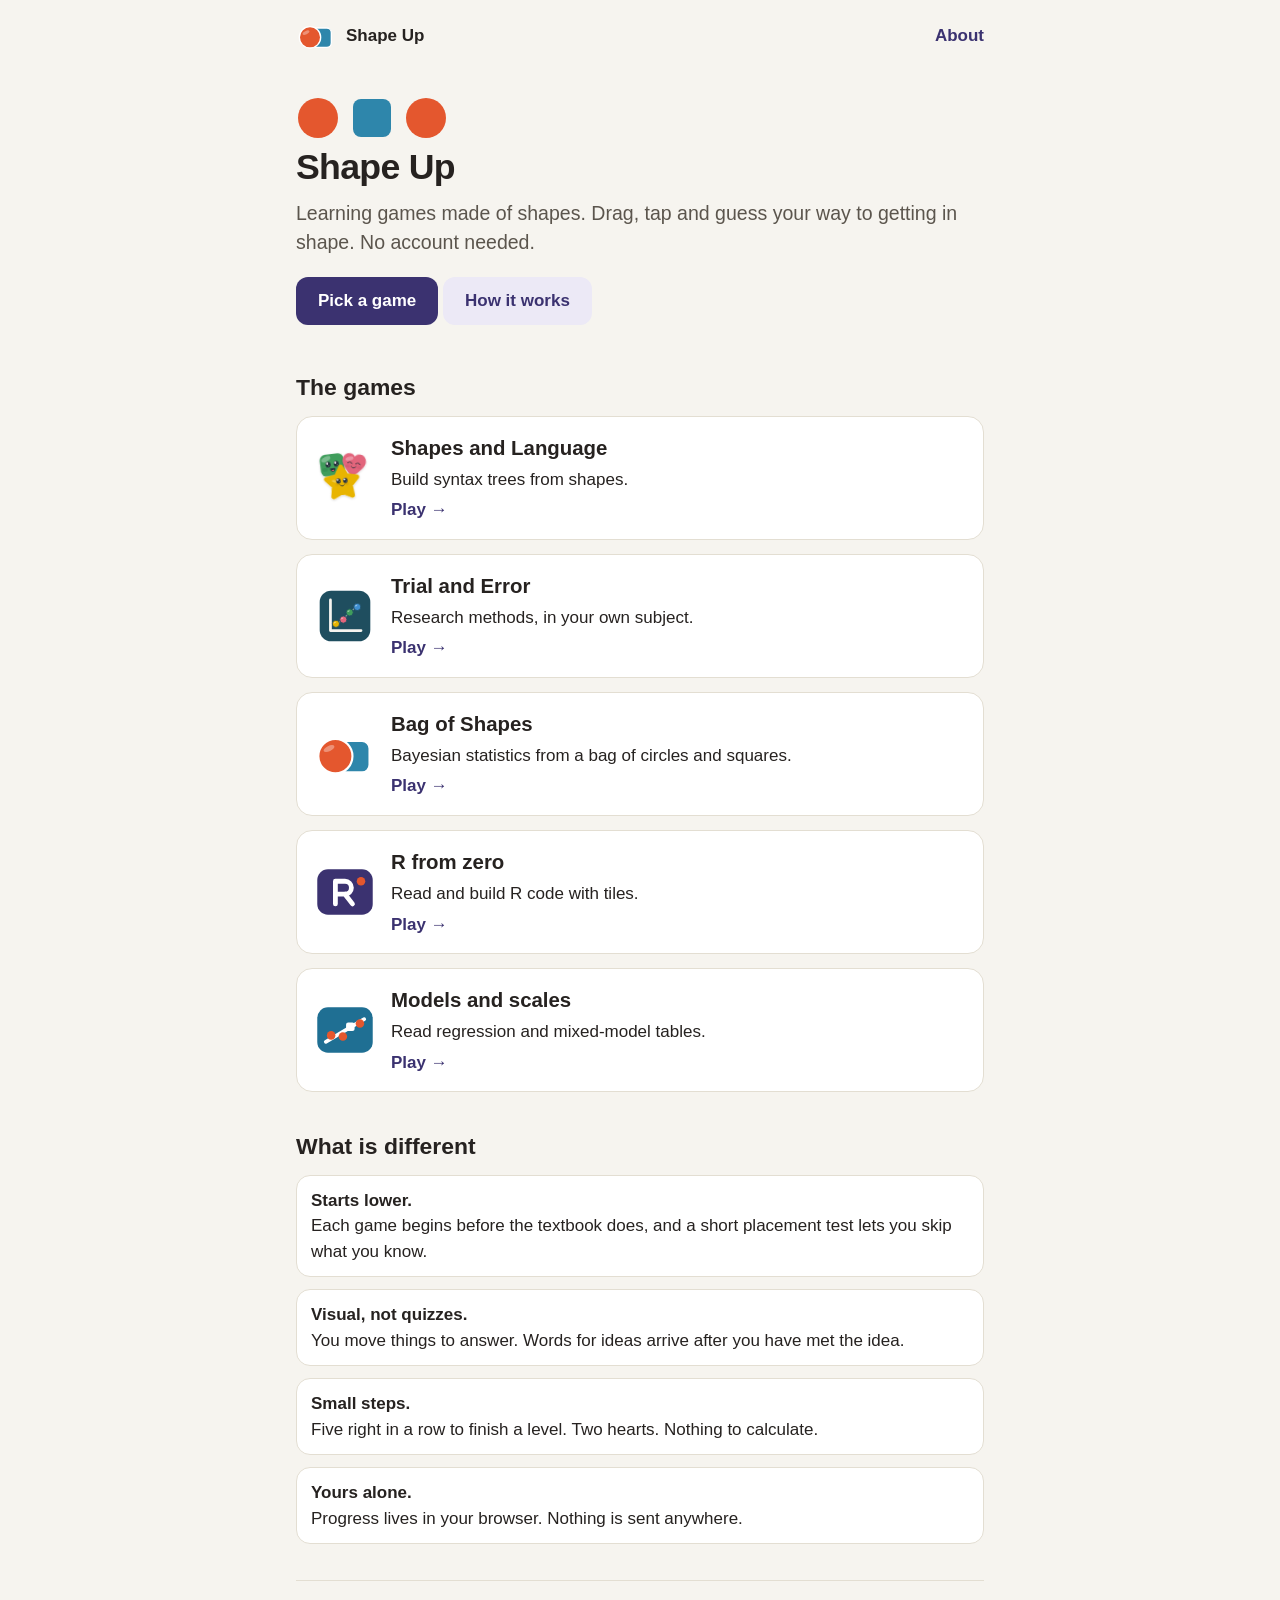
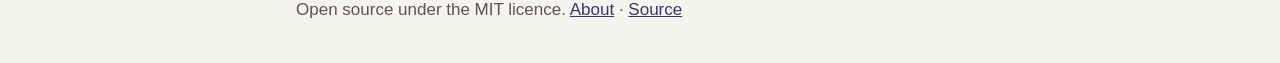
==== index.html @ 0ab52c17 "Rename site Shape Up Co-Authored-By: Claude Sonnet 5.5 <noreply@anthropic.com> Claude-Session: https" ====
<!doctype html><html lang="en"><head><meta charset="utf-8"><meta name="viewport" content="width=device-width,initial-scale=1">
<title>Shape Up: games for stats, R, syntax and methods</title>
<meta name="description" content="Short, visual browser games that shape how you learn statistics, R, syntax and research methods. No sign-up, works on a phone.">
<link rel="icon" href="shared/logo.svg"><link rel="stylesheet" href="shared/site.css"></head><body>
<div class="wrap">
<nav class="top" aria-label="Main"><a class="brand" href="./"><img src="shared/logo.svg" alt="" width="40" height="34"><span>Shape Up</span></a><a href="about.html">About</a></nav>
<main>
<section class="hero">
  <div class="shapes" aria-hidden="true"><svg viewBox="0 0 44 44"><circle cx="22" cy="22" r="20" fill="#e4572e"/></svg><svg viewBox="0 0 44 44"><rect x="3" y="3" width="38" height="38" rx="8" fill="#2e86ab"/></svg><svg viewBox="0 0 44 44"><circle cx="22" cy="22" r="20" fill="#e4572e"/></svg></div>
  <h1>Shape Up</h1>
  <p>Learning games made of shapes. Drag, tap and guess your way to getting in shape. No account needed.</p>
  <a class="cta" href="#games">Pick a game</a> <a class="cta alt" href="about.html">How it works</a>
</section>

<h2 id="games">The games</h2>
<div class="games">
  <a class="game" href="https://jjgerard.github.io/shapes/"><img src="shared/logos/shapes-and-language.svg" alt="" width="64" height="54"><div><h3>Shapes and Language</h3><p>Build syntax trees from shapes.</p><span class="go">Play →</span></div></a>
  <a class="game" href="https://jjgerard.github.io/trial-and-error/"><img src="shared/logos/trial-and-error.svg" alt="" width="64" height="54"><div><h3>Trial and Error</h3><p>Research methods, in your own subject.</p><span class="go">Play →</span></div></a>
  <a class="game" href="bayes/"><img src="shared/logos/bag-of-shapes.svg" alt="" width="64" height="54"><div><h3>Bag of Shapes</h3><p>Bayesian statistics from a bag of circles and squares.</p><span class="go">Play →</span></div></a>
  <a class="game" href="r/"><img src="shared/logos/r-from-zero.svg" alt="" width="64" height="54"><div><h3>R from zero</h3><p>Read and build R code with tiles.</p><span class="go">Play →</span></div></a>
  <a class="game" href="models/"><img src="shared/logos/models-and-scales.svg" alt="" width="64" height="54"><div><h3>Models and scales</h3><p>Read regression and mixed-model tables.</p><span class="go">Play →</span></div></a>
</div>

<h2>What is different</h2>
<ul class="points">
  <li><b>Starts lower.</b>Each game begins before the textbook does, and a short placement test lets you skip what you know.</li>
  <li><b>Visual, not quizzes.</b>You move things to answer. Words for ideas arrive after you have met the idea.</li>
  <li><b>Small steps.</b>Five right in a row to finish a level. Two hearts. Nothing to calculate.</li>
  <li><b>Yours alone.</b>Progress lives in your browser. Nothing is sent anywhere.</li>
</ul>
<footer>Open source under the MIT licence. <a href="about.html">About</a> · <a href="https://github.com/jjgerard/games">Source</a></footer>
</main></div></body></html>
---- shared/site.css ----
:root{--bg:#f6f4ef;--ink:#262220;--muted:#5b554d;--panel:#fff;--line:#e3ded2;--circle:#e4572e;--square:#2e86ab;--accent:#3b3270;--accent-ink:#fff;--tint:#ece9f6;--circle-dark:#c4421b;--square-dark:#1f6f93}
@media(prefers-color-scheme:dark){:root{--bg:#16151a;--ink:#f0eee8;--muted:#b5afa5;--panel:#201f26;--line:#34323c;--accent:#b9aef0;--accent-ink:#1b1830;--tint:#2b2840;--circle-dark:#f08a68;--square-dark:#6dbbdc}}
*{box-sizing:border-box}
html{font-size:17px}
body{margin:0;background:var(--bg);color:var(--ink);font-family:-apple-system,"Segoe UI",Roboto,Helvetica,Arial,sans-serif;line-height:1.5}
a{color:var(--accent)}
a:focus-visible{outline:3px solid var(--accent);outline-offset:3px;border-radius:6px}
.wrap{max-width:720px;margin:0 auto;padding:0 16px 40px}
nav.top{display:flex;justify-content:space-between;align-items:center;padding:14px 0}
nav.top a{min-height:44px;display:inline-flex;align-items:center;font-weight:700;text-decoration:none}
.brand{display:flex;align-items:center;gap:10px;color:var(--ink)}
.brand img{width:40px;height:34px}
.hero{padding:18px 0 8px}
.hero h1{font-size:2.1rem;line-height:1.15;margin:.2em 0 .3em;letter-spacing:-.02em}
.hero p{font-size:1.15rem;color:var(--muted);margin:.3em 0 1em;max-width:34em}
.shapes{display:flex;gap:10px;margin:6px 0 4px}
.shapes svg{width:44px;height:44px}
.cta{display:inline-flex;align-items:center;justify-content:center;min-height:48px;padding:0 22px;border-radius:12px;background:var(--accent);color:var(--accent-ink);font-weight:700;text-decoration:none}
.cta.alt{background:var(--tint);color:var(--accent)}
h2{font-size:1.35rem;margin:1.6em 0 .5em}
.games{display:grid;gap:14px}
.game{display:block;background:var(--panel);border:1px solid var(--line);border-radius:16px;padding:16px;text-decoration:none;color:var(--ink)}
.game:hover{border-color:var(--accent)}
.game h3{margin:0 0 2px;font-size:1.2rem}
.game .tag{color:var(--muted);font-weight:600}
.game p{margin:.4em 0 .6em}
.game .go{color:var(--accent);font-weight:800}
.soon{opacity:.85;border-style:dashed}
.points{list-style:none;padding:0;margin:0;display:grid;gap:12px}
.points li{background:var(--panel);border:1px solid var(--line);border-radius:14px;padding:12px 14px}
.points b{display:block}
footer{margin-top:36px;padding-top:16px;border-top:1px solid var(--line);color:var(--muted)}
.prose p,.prose li{max-width:36em}
.game{display:flex;align-items:center;gap:14px}
.game img{flex:none;width:64px;height:54px;object-fit:contain}
.game p{margin:.2em 0 .3em}
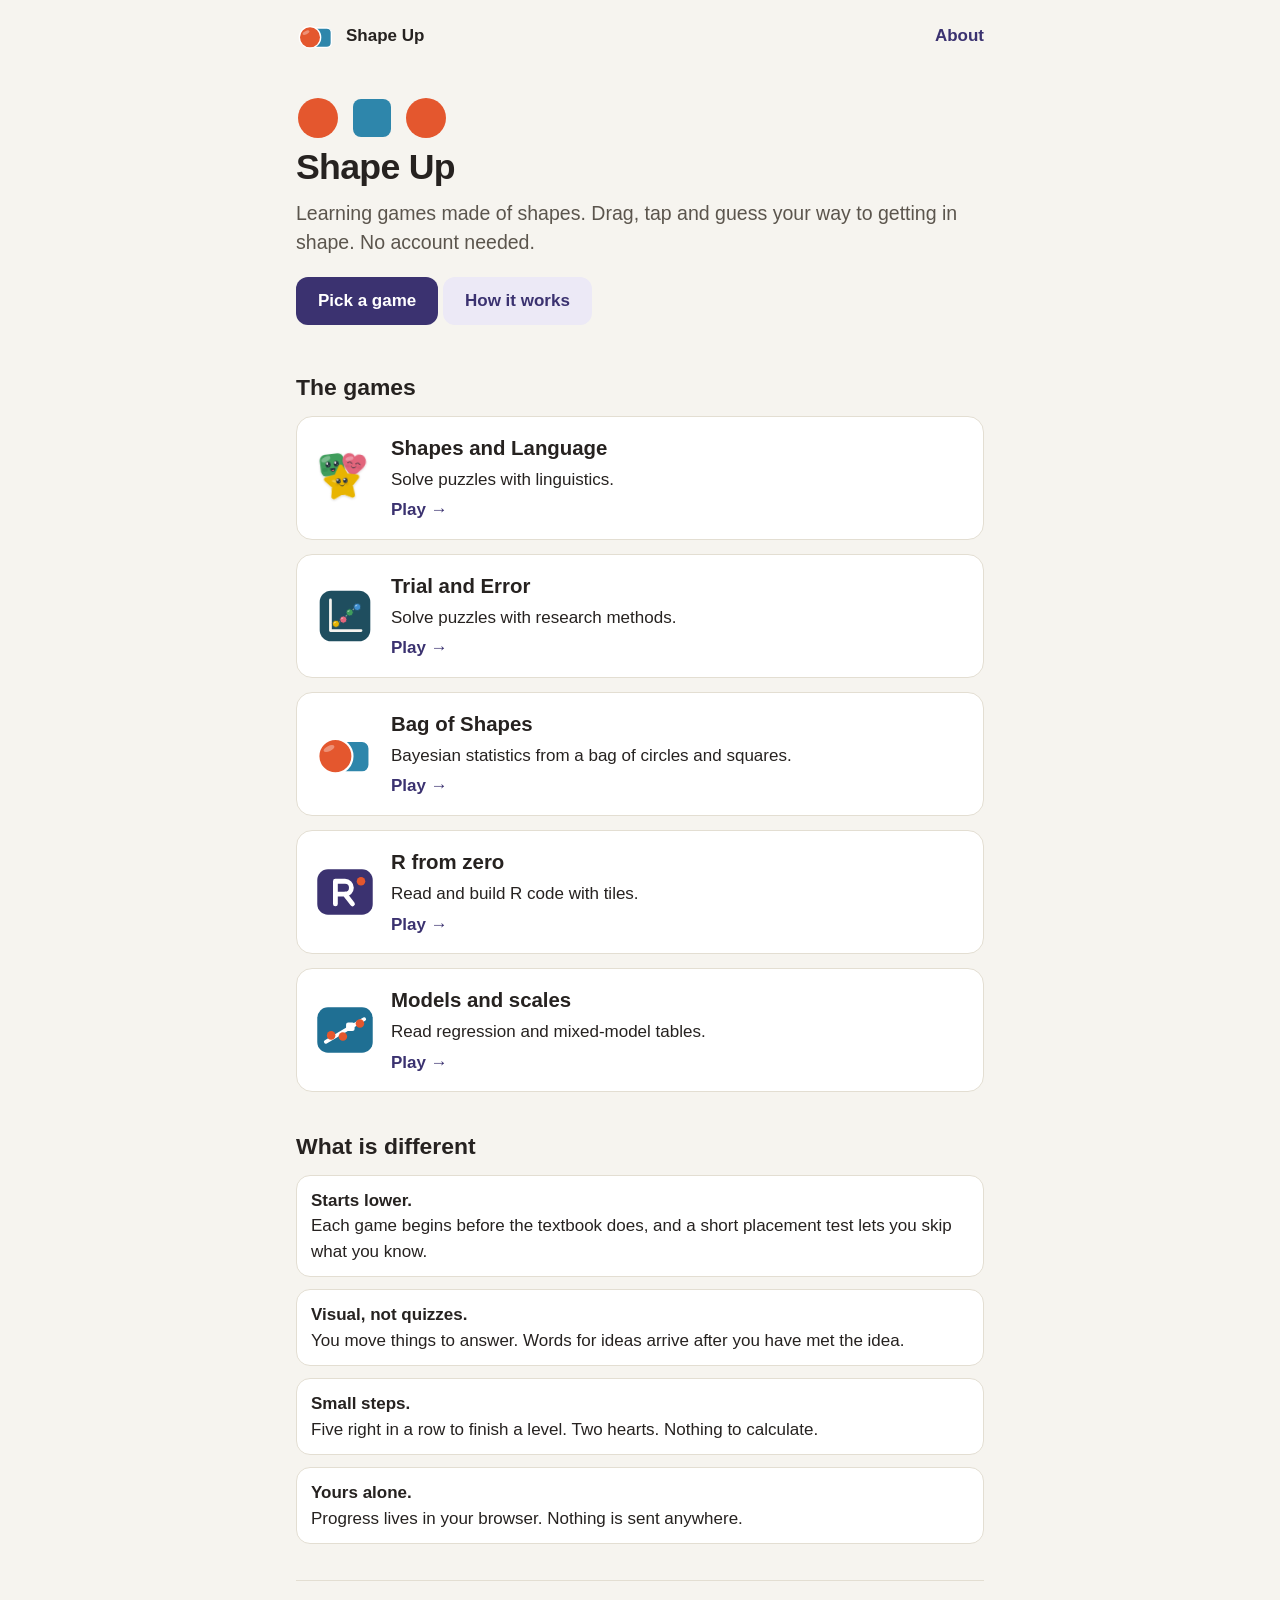
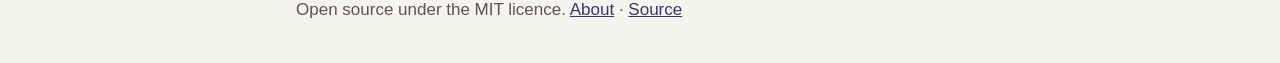
==== commit 02b64385: "Use the games' own taglines for Shapes and Language and Trial and Error Co-Authored-By: Claude Sonne" ====
--- a/index.html
+++ b/index.html
@@ -14,8 +14,8 @@
 
 <h2 id="games">The games</h2>
 <div class="games">
-  <a class="game" href="https://jjgerard.github.io/shapes/"><img src="shared/logos/shapes-and-language.svg" alt="" width="64" height="54"><div><h3>Shapes and Language</h3><p>Build syntax trees from shapes.</p><span class="go">Play →</span></div></a>
-  <a class="game" href="https://jjgerard.github.io/trial-and-error/"><img src="shared/logos/trial-and-error.svg" alt="" width="64" height="54"><div><h3>Trial and Error</h3><p>Research methods, in your own subject.</p><span class="go">Play →</span></div></a>
+  <a class="game" href="https://jjgerard.github.io/shapes/"><img src="shared/logos/shapes-and-language.svg" alt="" width="64" height="54"><div><h3>Shapes and Language</h3><p>Solve puzzles with linguistics.</p><span class="go">Play →</span></div></a>
+  <a class="game" href="https://jjgerard.github.io/trial-and-error/"><img src="shared/logos/trial-and-error.svg" alt="" width="64" height="54"><div><h3>Trial and Error</h3><p>Solve puzzles with research methods.</p><span class="go">Play →</span></div></a>
   <a class="game" href="bayes/"><img src="shared/logos/bag-of-shapes.svg" alt="" width="64" height="54"><div><h3>Bag of Shapes</h3><p>Bayesian statistics from a bag of circles and squares.</p><span class="go">Play →</span></div></a>
   <a class="game" href="r/"><img src="shared/logos/r-from-zero.svg" alt="" width="64" height="54"><div><h3>R from zero</h3><p>Read and build R code with tiles.</p><span class="go">Play →</span></div></a>
   <a class="game" href="models/"><img src="shared/logos/models-and-scales.svg" alt="" width="64" height="54"><div><h3>Models and scales</h3><p>Read regression and mixed-model tables.</p><span class="go">Play →</span></div></a>
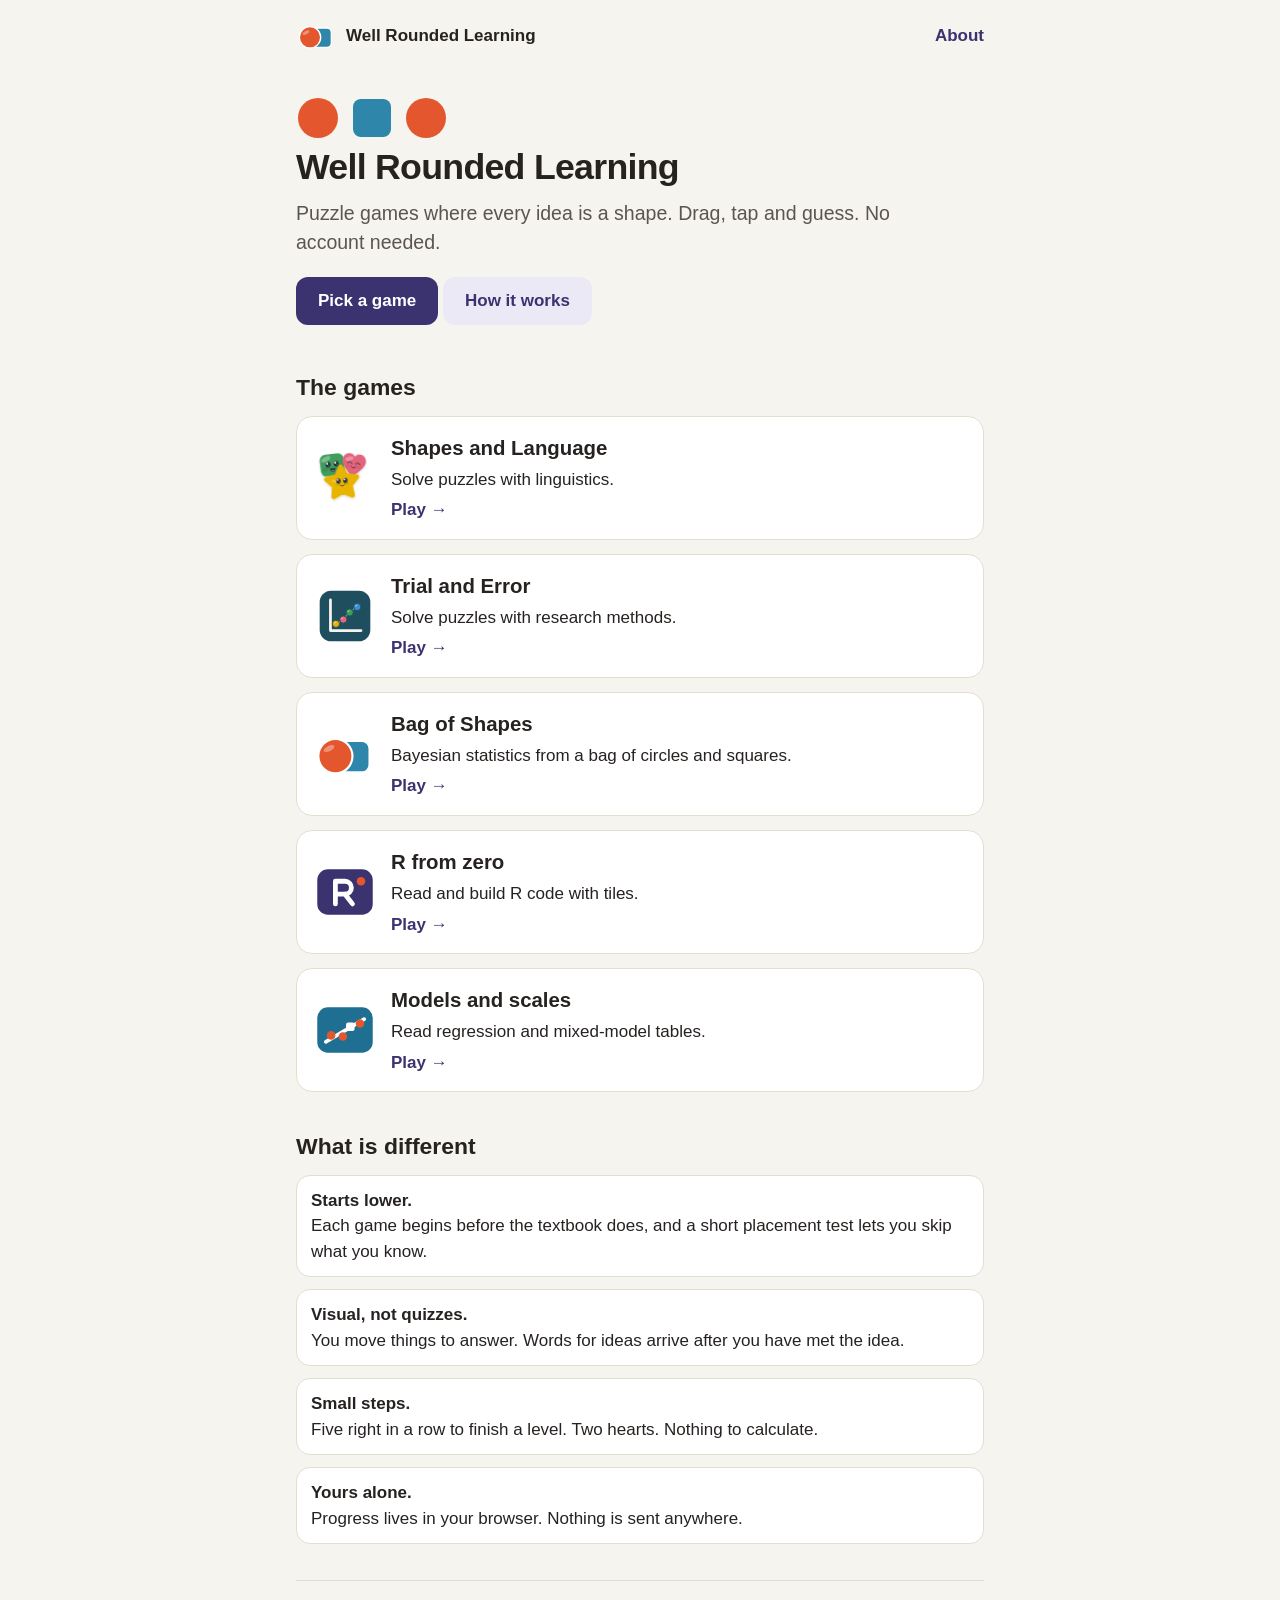
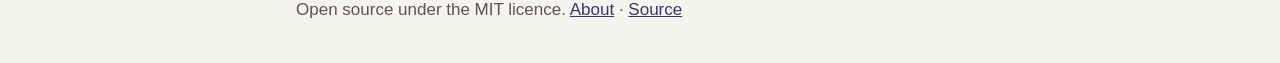
==== commit 69af6e13: "Rename site Well Rounded Learning, shapes tagline Co-Authored-By: Claude Sonnet 5.5 <noreply@anthrop" ====
--- a/index.html
+++ b/index.html
@@ -1,14 +1,14 @@
 <!doctype html><html lang="en"><head><meta charset="utf-8"><meta name="viewport" content="width=device-width,initial-scale=1">
-<title>Shape Up: games for stats, R, syntax and methods</title>
-<meta name="description" content="Short, visual browser games that shape how you learn statistics, R, syntax and research methods. No sign-up, works on a phone.">
+<title>Well Rounded Learning: puzzle games built from shapes</title>
+<meta name="description" content="Short, visual browser games for learning statistics, R, syntax and research methods. No sign-up, works on a phone.">
 <link rel="icon" href="shared/logo.svg"><link rel="stylesheet" href="shared/site.css"></head><body>
 <div class="wrap">
-<nav class="top" aria-label="Main"><a class="brand" href="./"><img src="shared/logo.svg" alt="" width="40" height="34"><span>Shape Up</span></a><a href="about.html">About</a></nav>
+<nav class="top" aria-label="Main"><a class="brand" href="./"><img src="shared/logo.svg" alt="" width="40" height="34"><span>Well Rounded Learning</span></a><a href="about.html">About</a></nav>
 <main>
 <section class="hero">
   <div class="shapes" aria-hidden="true"><svg viewBox="0 0 44 44"><circle cx="22" cy="22" r="20" fill="#e4572e"/></svg><svg viewBox="0 0 44 44"><rect x="3" y="3" width="38" height="38" rx="8" fill="#2e86ab"/></svg><svg viewBox="0 0 44 44"><circle cx="22" cy="22" r="20" fill="#e4572e"/></svg></div>
-  <h1>Shape Up</h1>
-  <p>Learning games made of shapes. Drag, tap and guess your way to getting in shape. No account needed.</p>
+  <h1>Well Rounded Learning</h1>
+  <p>Puzzle games where every idea is a shape. Drag, tap and guess. No account needed.</p>
   <a class="cta" href="#games">Pick a game</a> <a class="cta alt" href="about.html">How it works</a>
 </section>
 
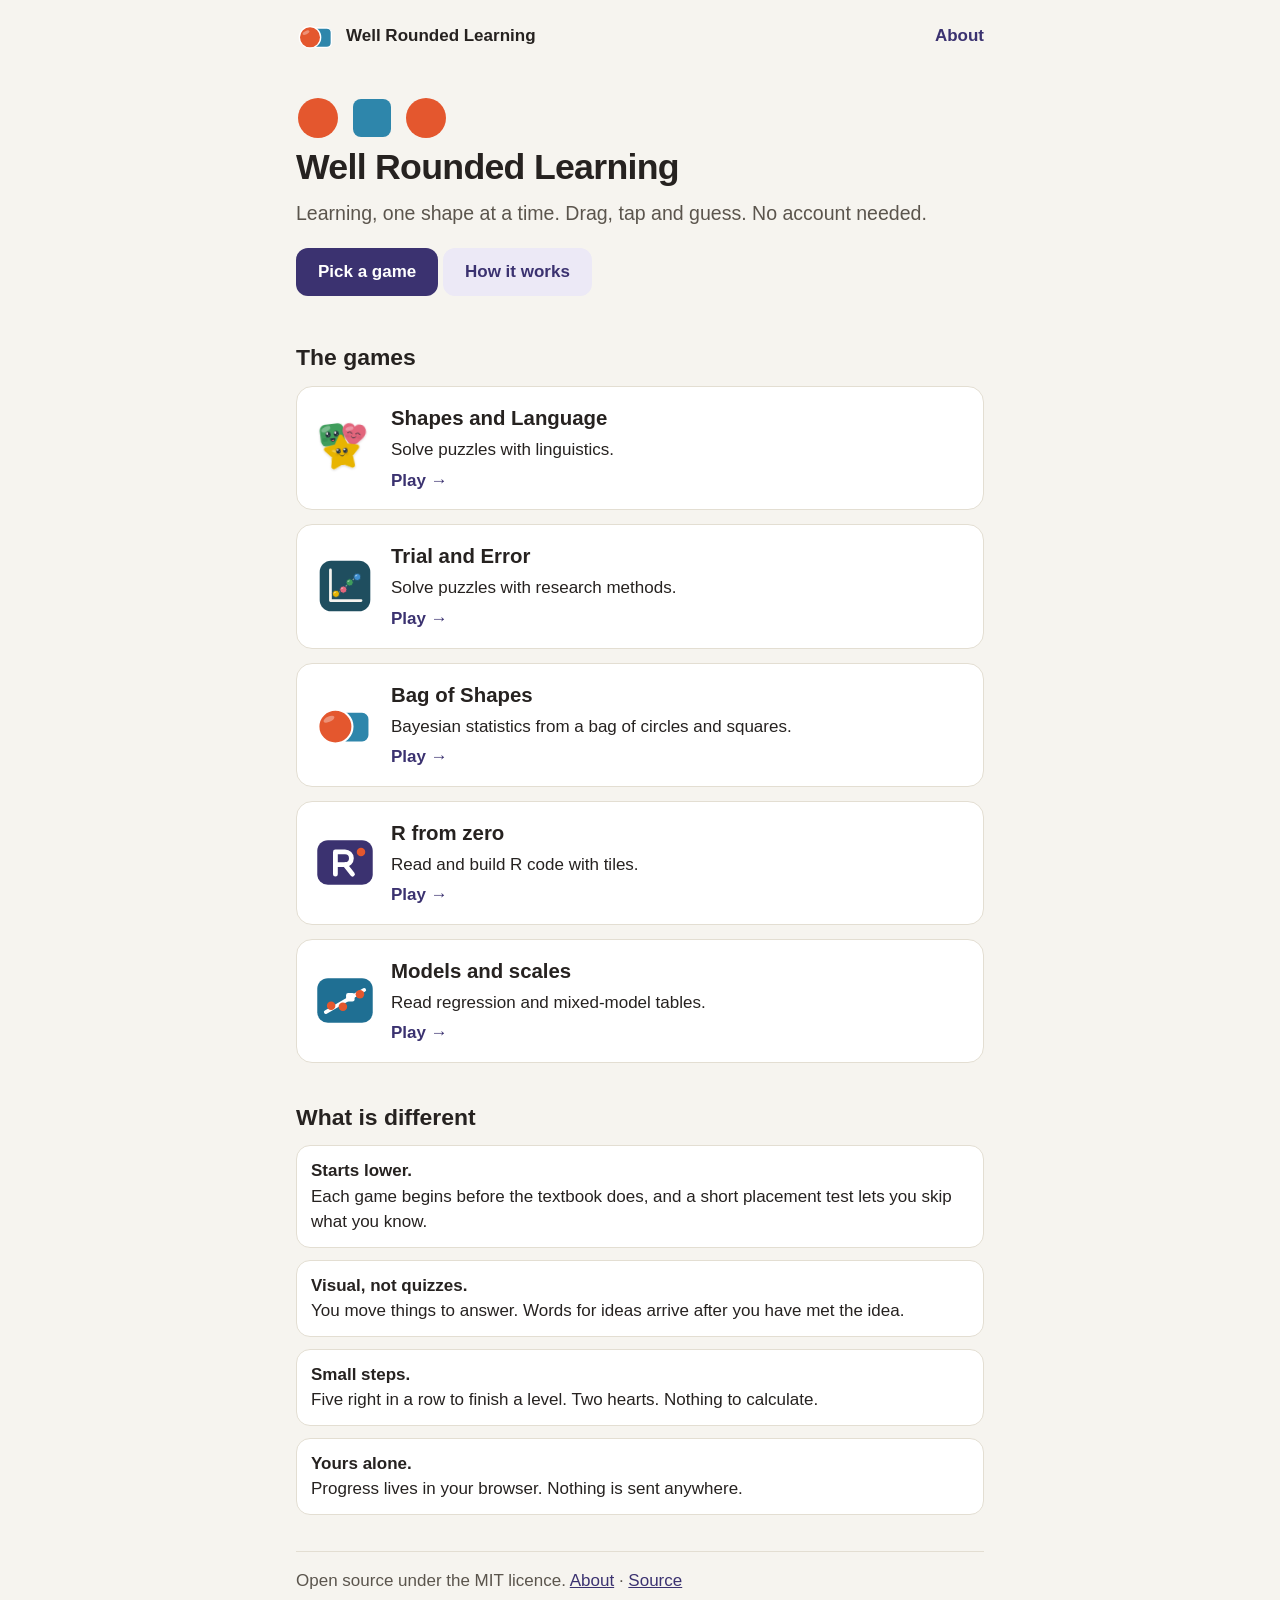
==== commit fa37fd8d: "New tagline: Learning, one shape at a time Co-Authored-By: Claude Sonnet 5.5 <noreply@anthropic.com>" ====
--- a/index.html
+++ b/index.html
@@ -8,7 +8,7 @@
 <section class="hero">
   <div class="shapes" aria-hidden="true"><svg viewBox="0 0 44 44"><circle cx="22" cy="22" r="20" fill="#e4572e"/></svg><svg viewBox="0 0 44 44"><rect x="3" y="3" width="38" height="38" rx="8" fill="#2e86ab"/></svg><svg viewBox="0 0 44 44"><circle cx="22" cy="22" r="20" fill="#e4572e"/></svg></div>
   <h1>Well Rounded Learning</h1>
-  <p>Puzzle games where every idea is a shape. Drag, tap and guess. No account needed.</p>
+  <p>Learning, one shape at a time. Drag, tap and guess. No account needed.</p>
   <a class="cta" href="#games">Pick a game</a> <a class="cta alt" href="about.html">How it works</a>
 </section>
 
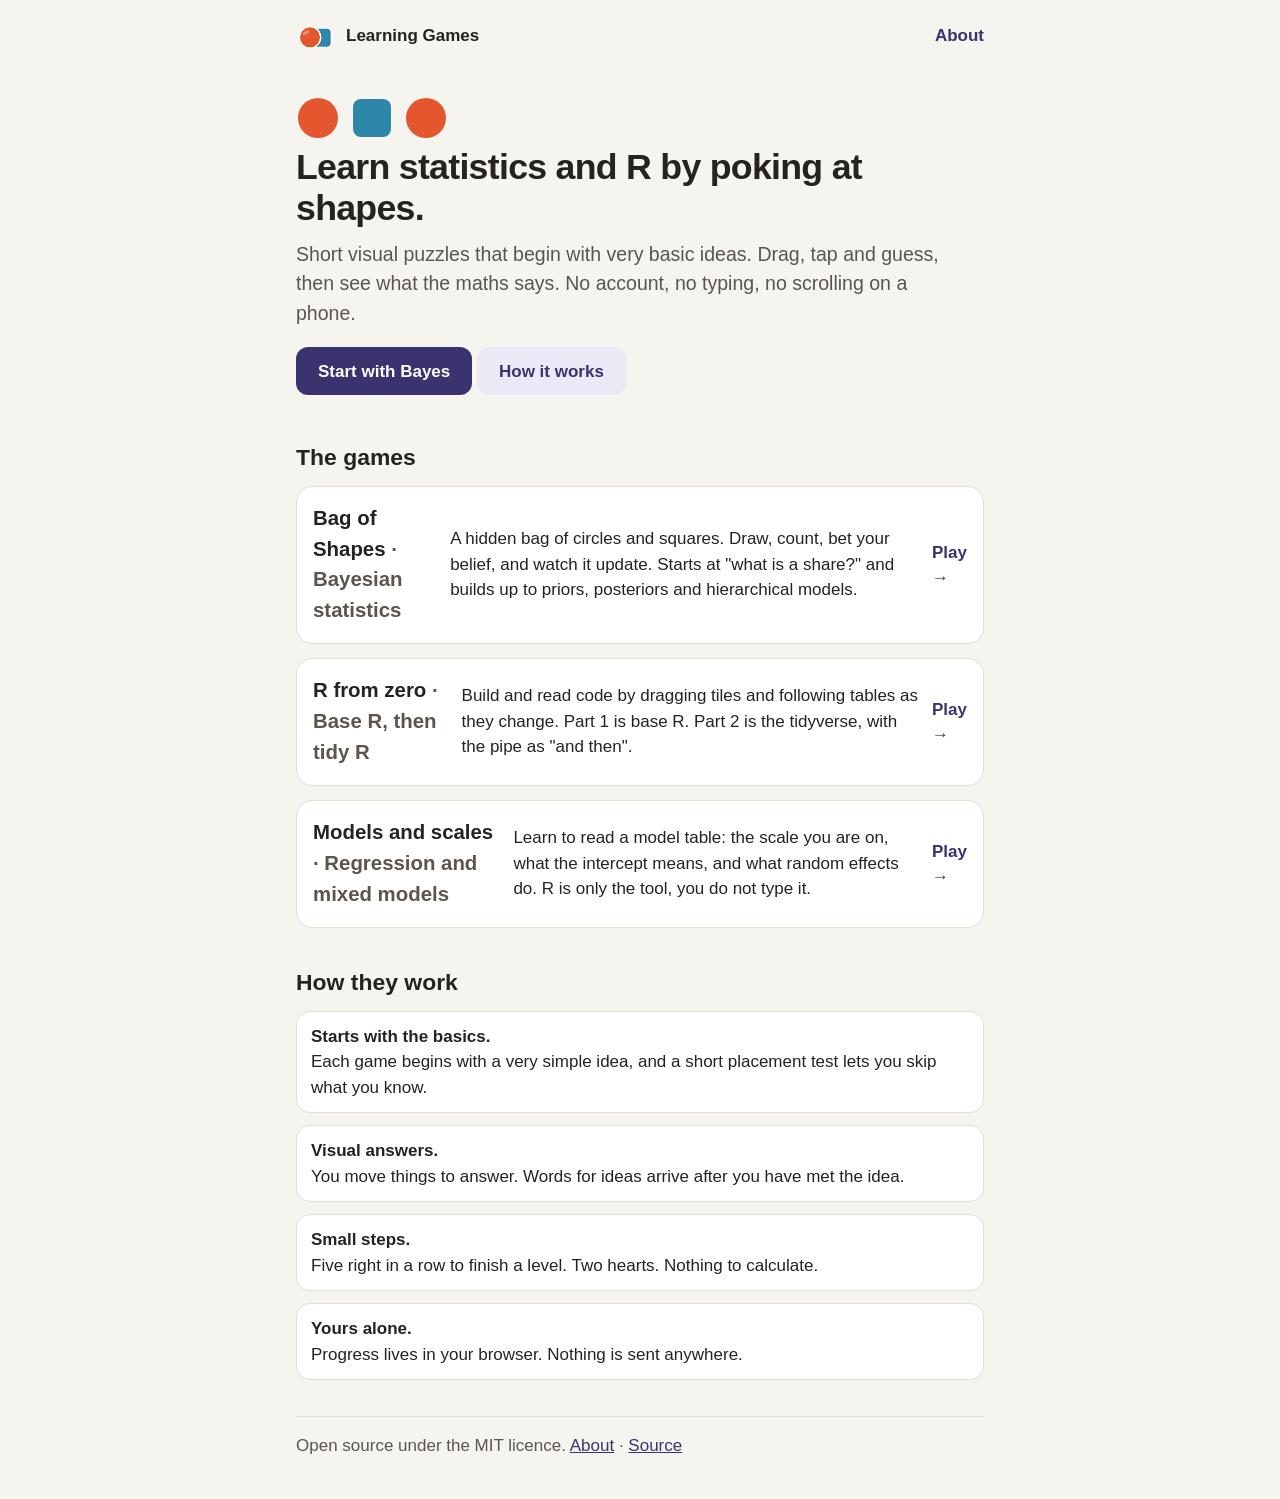
==== commit 7d8b7719: "Describe what the games do without comparative claims Co-Authored-By: Claude Sonnet 5.5 <noreply@ant" ====
--- a/index.html
+++ b/index.html
@@ -1,30 +1,31 @@
 <!doctype html><html lang="en"><head><meta charset="utf-8"><meta name="viewport" content="width=device-width,initial-scale=1">
-<title>Well Rounded Learning: puzzle games built from shapes</title>
-<meta name="description" content="Short, visual browser games for learning statistics, R, syntax and research methods. No sign-up, works on a phone.">
+<title>Bag of Shapes: learn stats and R by poking at it</title>
+<meta name="description" content="Short, visual browser games that teach Bayesian statistics, R and mixed-effects models from the very beginning. No sign-up, no typing, works on a phone.">
 <link rel="icon" href="shared/logo.svg"><link rel="stylesheet" href="shared/site.css"></head><body>
 <div class="wrap">
-<nav class="top" aria-label="Main"><a class="brand" href="./"><img src="shared/logo.svg" alt="" width="40" height="34"><span>Well Rounded Learning</span></a><a href="about.html">About</a></nav>
+<nav class="top" aria-label="Main"><a class="brand" href="./"><img src="shared/logo.svg" alt="" width="40" height="34"><span>Learning Games</span></a><a href="about.html">About</a></nav>
 <main>
 <section class="hero">
   <div class="shapes" aria-hidden="true"><svg viewBox="0 0 44 44"><circle cx="22" cy="22" r="20" fill="#e4572e"/></svg><svg viewBox="0 0 44 44"><rect x="3" y="3" width="38" height="38" rx="8" fill="#2e86ab"/></svg><svg viewBox="0 0 44 44"><circle cx="22" cy="22" r="20" fill="#e4572e"/></svg></div>
-  <h1>Well Rounded Learning</h1>
-  <p>Learning, one shape at a time. Drag, tap and guess. No account needed.</p>
-  <a class="cta" href="#games">Pick a game</a> <a class="cta alt" href="about.html">How it works</a>
+  <h1>Learn statistics and R by poking at shapes.</h1>
+  <p>Short visual puzzles that begin with very basic ideas. Drag, tap and guess, then see what the maths says. No account, no typing, no scrolling on a phone.</p>
+  <a class="cta" href="bayes/">Start with Bayes</a> <a class="cta alt" href="about.html">How it works</a>
 </section>
 
-<h2 id="games">The games</h2>
+<h2>The games</h2>
 <div class="games">
-  <a class="game" href="https://jjgerard.github.io/shapes/"><img src="shared/logos/shapes-and-language.svg" alt="" width="64" height="54"><div><h3>Shapes and Language</h3><p>Solve puzzles with linguistics.</p><span class="go">Play →</span></div></a>
-  <a class="game" href="https://jjgerard.github.io/trial-and-error/"><img src="shared/logos/trial-and-error.svg" alt="" width="64" height="54"><div><h3>Trial and Error</h3><p>Solve puzzles with research methods.</p><span class="go">Play →</span></div></a>
-  <a class="game" href="bayes/"><img src="shared/logos/bag-of-shapes.svg" alt="" width="64" height="54"><div><h3>Bag of Shapes</h3><p>Bayesian statistics from a bag of circles and squares.</p><span class="go">Play →</span></div></a>
-  <a class="game" href="r/"><img src="shared/logos/r-from-zero.svg" alt="" width="64" height="54"><div><h3>R from zero</h3><p>Read and build R code with tiles.</p><span class="go">Play →</span></div></a>
-  <a class="game" href="models/"><img src="shared/logos/models-and-scales.svg" alt="" width="64" height="54"><div><h3>Models and scales</h3><p>Read regression and mixed-model tables.</p><span class="go">Play →</span></div></a>
+  <a class="game" href="bayes/"><h3>Bag of Shapes <span class="tag">· Bayesian statistics</span></h3>
+    <p>A hidden bag of circles and squares. Draw, count, bet your belief, and watch it update. Starts at "what is a share?" and builds up to priors, posteriors and hierarchical models.</p><span class="go">Play →</span></a>
+  <a class="game" href="r/"><h3>R from zero <span class="tag">· Base R, then tidy R</span></h3>
+    <p>Build and read code by dragging tiles and following tables as they change. Part 1 is base R. Part 2 is the tidyverse, with the pipe as "and then".</p><span class="go">Play →</span></a>
+  <a class="game" href="models/"><h3>Models and scales <span class="tag">· Regression and mixed models</span></h3>
+    <p>Learn to read a model table: the scale you are on, what the intercept means, and what random effects do. R is only the tool, you do not type it.</p><span class="go">Play →</span></a>
 </div>
 
-<h2>What is different</h2>
+<h2>How they work</h2>
 <ul class="points">
-  <li><b>Starts lower.</b>Each game begins before the textbook does, and a short placement test lets you skip what you know.</li>
-  <li><b>Visual, not quizzes.</b>You move things to answer. Words for ideas arrive after you have met the idea.</li>
+  <li><b>Starts with the basics.</b>Each game begins with a very simple idea, and a short placement test lets you skip what you know.</li>
+  <li><b>Visual answers.</b>You move things to answer. Words for ideas arrive after you have met the idea.</li>
   <li><b>Small steps.</b>Five right in a row to finish a level. Two hearts. Nothing to calculate.</li>
   <li><b>Yours alone.</b>Progress lives in your browser. Nothing is sent anywhere.</li>
 </ul>
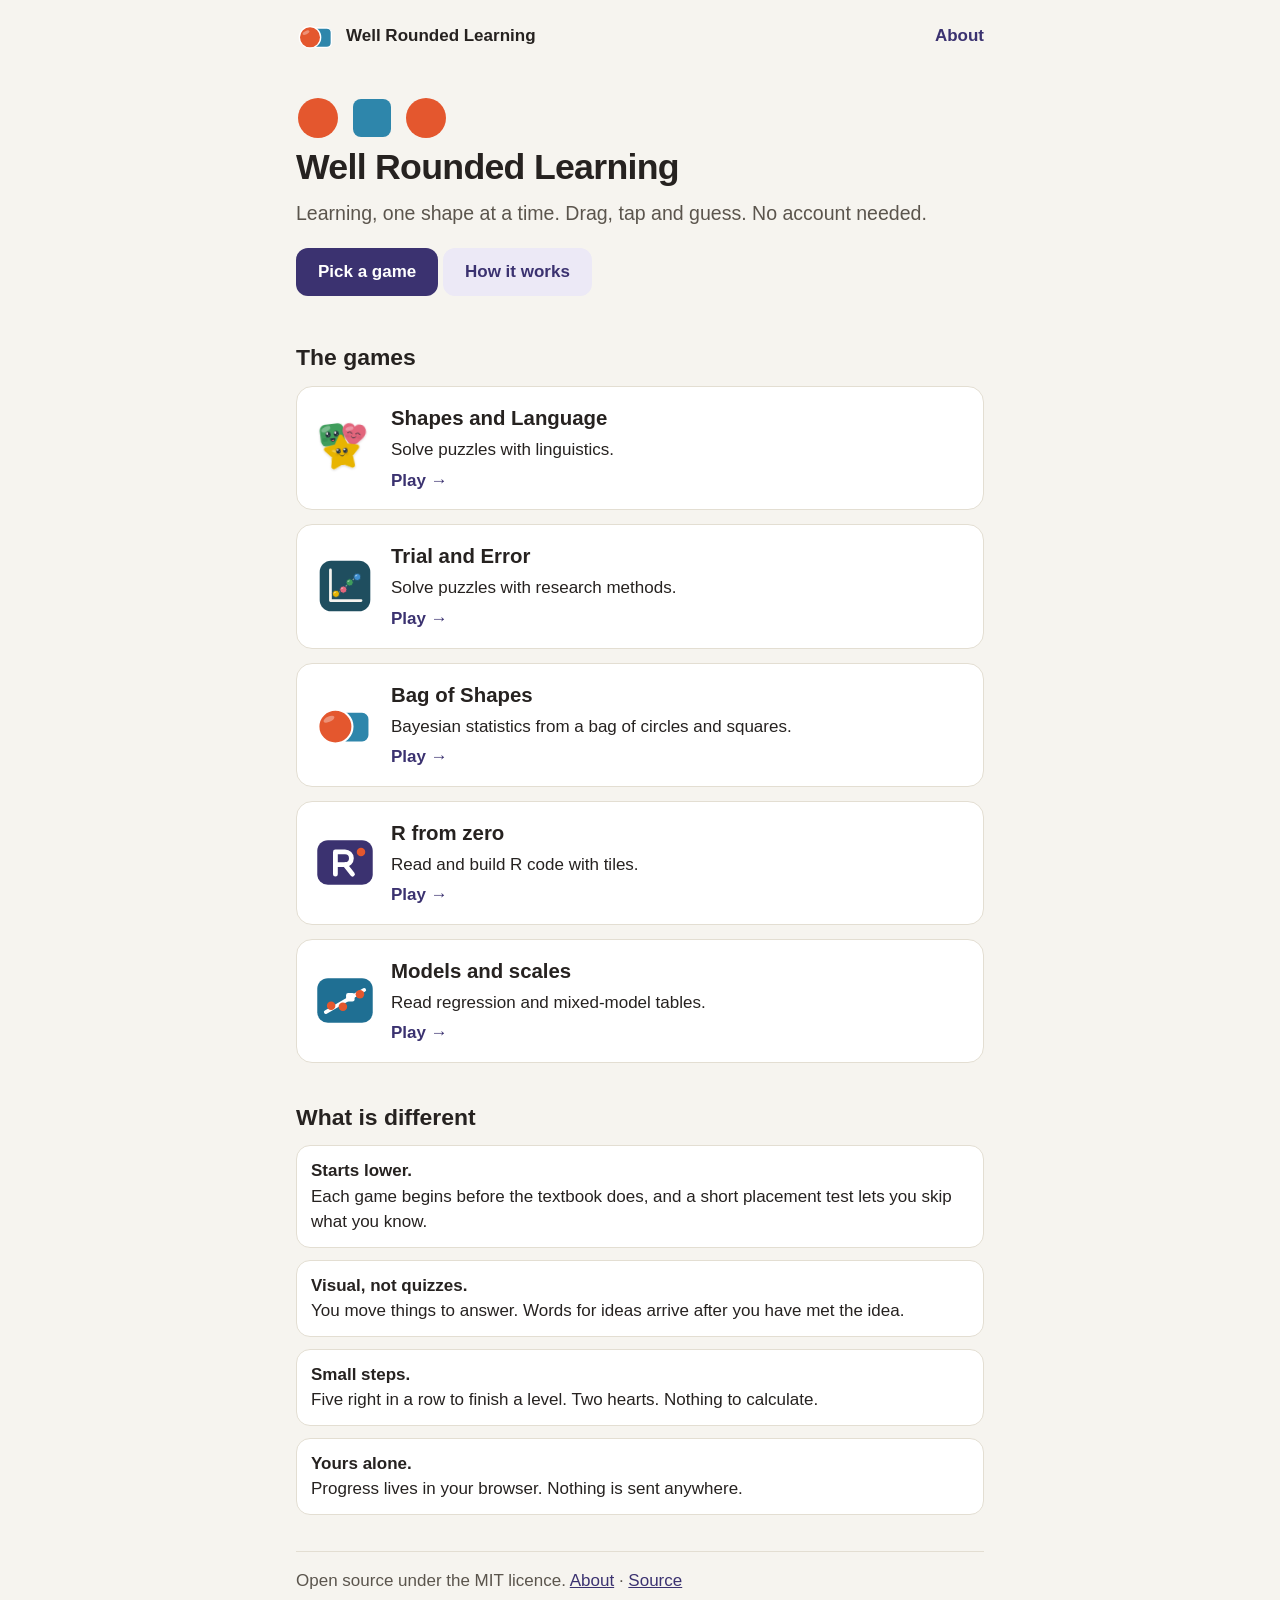
==== commit 32a27933: "Merge landing-page branch (Well Rounded Learning)" ====
--- a/index.html
+++ b/index.html
@@ -1,31 +1,30 @@
 <!doctype html><html lang="en"><head><meta charset="utf-8"><meta name="viewport" content="width=device-width,initial-scale=1">
-<title>Bag of Shapes: learn stats and R by poking at it</title>
-<meta name="description" content="Short, visual browser games that teach Bayesian statistics, R and mixed-effects models from the very beginning. No sign-up, no typing, works on a phone.">
+<title>Well Rounded Learning: puzzle games built from shapes</title>
+<meta name="description" content="Short, visual browser games for learning statistics, R, syntax and research methods. No sign-up, works on a phone.">
 <link rel="icon" href="shared/logo.svg"><link rel="stylesheet" href="shared/site.css"></head><body>
 <div class="wrap">
-<nav class="top" aria-label="Main"><a class="brand" href="./"><img src="shared/logo.svg" alt="" width="40" height="34"><span>Learning Games</span></a><a href="about.html">About</a></nav>
+<nav class="top" aria-label="Main"><a class="brand" href="./"><img src="shared/logo.svg" alt="" width="40" height="34"><span>Well Rounded Learning</span></a><a href="about.html">About</a></nav>
 <main>
 <section class="hero">
   <div class="shapes" aria-hidden="true"><svg viewBox="0 0 44 44"><circle cx="22" cy="22" r="20" fill="#e4572e"/></svg><svg viewBox="0 0 44 44"><rect x="3" y="3" width="38" height="38" rx="8" fill="#2e86ab"/></svg><svg viewBox="0 0 44 44"><circle cx="22" cy="22" r="20" fill="#e4572e"/></svg></div>
-  <h1>Learn statistics and R by poking at shapes.</h1>
-  <p>Short visual puzzles that begin with very basic ideas. Drag, tap and guess, then see what the maths says. No account, no typing, no scrolling on a phone.</p>
-  <a class="cta" href="bayes/">Start with Bayes</a> <a class="cta alt" href="about.html">How it works</a>
+  <h1>Well Rounded Learning</h1>
+  <p>Learning, one shape at a time. Drag, tap and guess. No account needed.</p>
+  <a class="cta" href="#games">Pick a game</a> <a class="cta alt" href="about.html">How it works</a>
 </section>
 
-<h2>The games</h2>
+<h2 id="games">The games</h2>
 <div class="games">
-  <a class="game" href="bayes/"><h3>Bag of Shapes <span class="tag">· Bayesian statistics</span></h3>
-    <p>A hidden bag of circles and squares. Draw, count, bet your belief, and watch it update. Starts at "what is a share?" and builds up to priors, posteriors and hierarchical models.</p><span class="go">Play →</span></a>
-  <a class="game" href="r/"><h3>R from zero <span class="tag">· Base R, then tidy R</span></h3>
-    <p>Build and read code by dragging tiles and following tables as they change. Part 1 is base R. Part 2 is the tidyverse, with the pipe as "and then".</p><span class="go">Play →</span></a>
-  <a class="game" href="models/"><h3>Models and scales <span class="tag">· Regression and mixed models</span></h3>
-    <p>Learn to read a model table: the scale you are on, what the intercept means, and what random effects do. R is only the tool, you do not type it.</p><span class="go">Play →</span></a>
+  <a class="game" href="https://jjgerard.github.io/shapes/"><img src="shared/logos/shapes-and-language.svg" alt="" width="64" height="54"><div><h3>Shapes and Language</h3><p>Solve puzzles with linguistics.</p><span class="go">Play →</span></div></a>
+  <a class="game" href="https://jjgerard.github.io/trial-and-error/"><img src="shared/logos/trial-and-error.svg" alt="" width="64" height="54"><div><h3>Trial and Error</h3><p>Solve puzzles with research methods.</p><span class="go">Play →</span></div></a>
+  <a class="game" href="bayes/"><img src="shared/logos/bag-of-shapes.svg" alt="" width="64" height="54"><div><h3>Bag of Shapes</h3><p>Bayesian statistics from a bag of circles and squares.</p><span class="go">Play →</span></div></a>
+  <a class="game" href="r/"><img src="shared/logos/r-from-zero.svg" alt="" width="64" height="54"><div><h3>R from zero</h3><p>Read and build R code with tiles.</p><span class="go">Play →</span></div></a>
+  <a class="game" href="models/"><img src="shared/logos/models-and-scales.svg" alt="" width="64" height="54"><div><h3>Models and scales</h3><p>Read regression and mixed-model tables.</p><span class="go">Play →</span></div></a>
 </div>
 
-<h2>How they work</h2>
+<h2>What is different</h2>
 <ul class="points">
-  <li><b>Starts with the basics.</b>Each game begins with a very simple idea, and a short placement test lets you skip what you know.</li>
-  <li><b>Visual answers.</b>You move things to answer. Words for ideas arrive after you have met the idea.</li>
+  <li><b>Starts lower.</b>Each game begins before the textbook does, and a short placement test lets you skip what you know.</li>
+  <li><b>Visual, not quizzes.</b>You move things to answer. Words for ideas arrive after you have met the idea.</li>
   <li><b>Small steps.</b>Five right in a row to finish a level. Two hearts. Nothing to calculate.</li>
   <li><b>Yours alone.</b>Progress lives in your browser. Nothing is sent anywhere.</li>
 </ul>
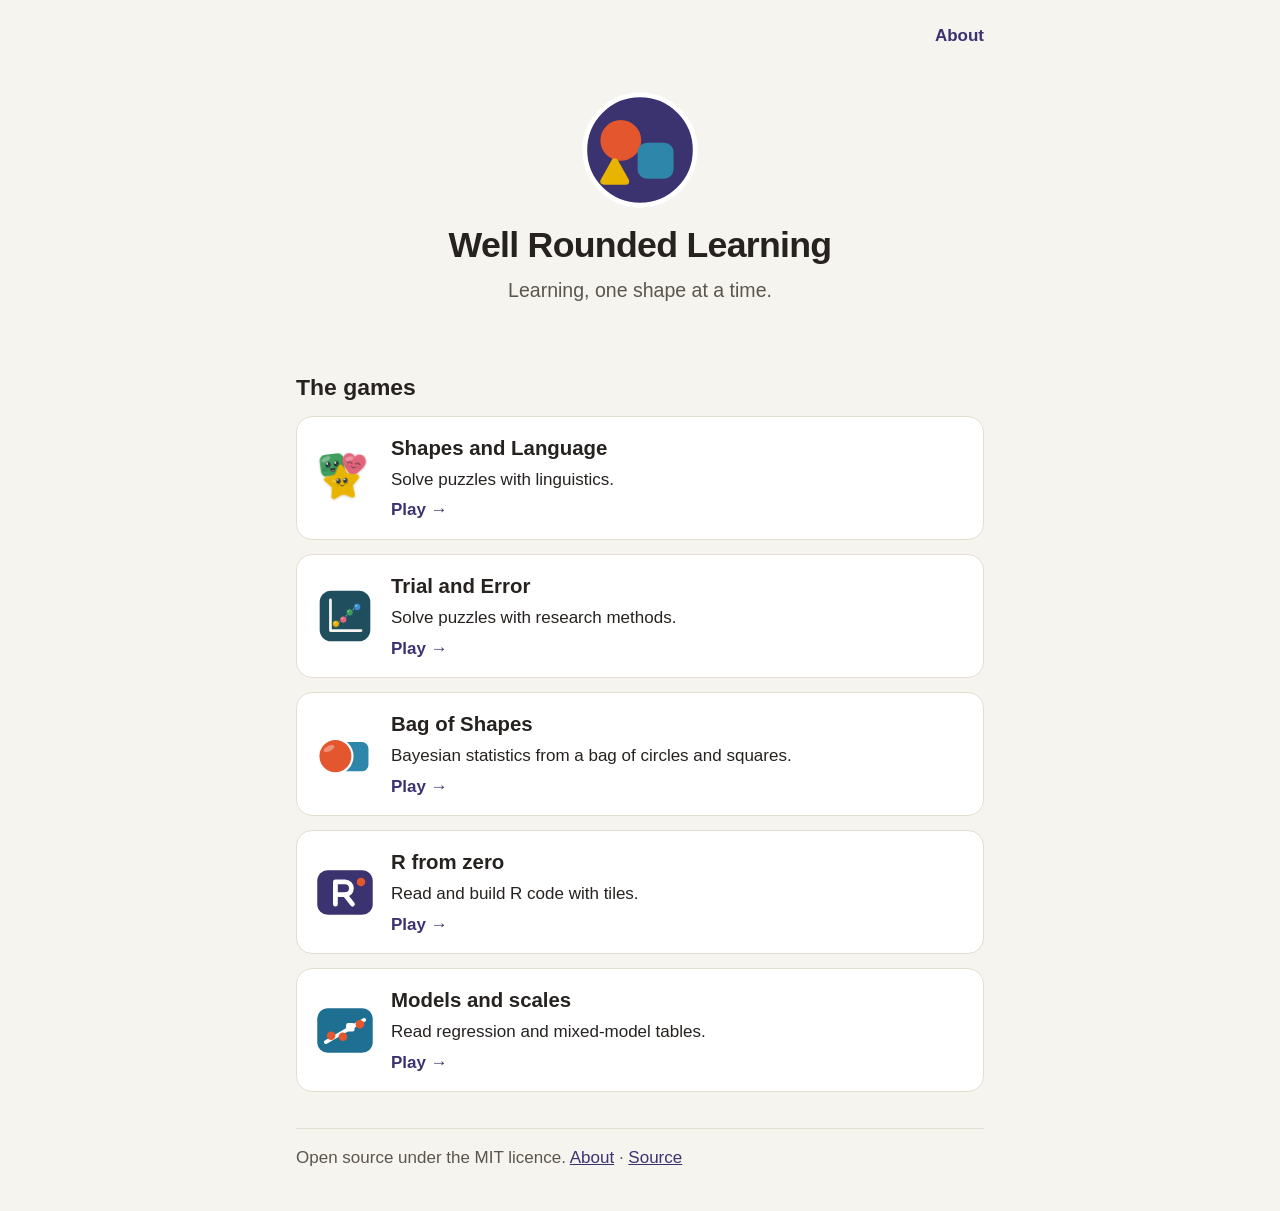
==== commit 1e861db9: "Home: own logo, hero like Shapes and Language, drop comparison claims; games hide header brand on ho" ====
--- a/index.html
+++ b/index.html
@@ -3,13 +3,12 @@
 <meta name="description" content="Short, visual browser games for learning statistics, R, syntax and research methods. No sign-up, works on a phone.">
 <link rel="icon" href="shared/logo.svg"><link rel="stylesheet" href="shared/site.css"></head><body>
 <div class="wrap">
-<nav class="top" aria-label="Main"><a class="brand" href="./"><img src="shared/logo.svg" alt="" width="40" height="34"><span>Well Rounded Learning</span></a><a href="about.html">About</a></nav>
+<nav class="top home" aria-label="Main"><a href="about.html">About</a></nav>
 <main>
 <section class="hero">
-  <div class="shapes" aria-hidden="true"><svg viewBox="0 0 44 44"><circle cx="22" cy="22" r="20" fill="#e4572e"/></svg><svg viewBox="0 0 44 44"><rect x="3" y="3" width="38" height="38" rx="8" fill="#2e86ab"/></svg><svg viewBox="0 0 44 44"><circle cx="22" cy="22" r="20" fill="#e4572e"/></svg></div>
+  <img class="hero-logo" src="shared/logo.svg" alt="" width="144" height="120">
   <h1>Well Rounded Learning</h1>
-  <p>Learning, one shape at a time. Drag, tap and guess. No account needed.</p>
-  <a class="cta" href="#games">Pick a game</a> <a class="cta alt" href="about.html">How it works</a>
+  <p>Learning, one shape at a time.</p>
 </section>
 
 <h2 id="games">The games</h2>
@@ -21,12 +20,5 @@
   <a class="game" href="models/"><img src="shared/logos/models-and-scales.svg" alt="" width="64" height="54"><div><h3>Models and scales</h3><p>Read regression and mixed-model tables.</p><span class="go">Play →</span></div></a>
 </div>
 
-<h2>What is different</h2>
-<ul class="points">
-  <li><b>Starts lower.</b>Each game begins before the textbook does, and a short placement test lets you skip what you know.</li>
-  <li><b>Visual, not quizzes.</b>You move things to answer. Words for ideas arrive after you have met the idea.</li>
-  <li><b>Small steps.</b>Five right in a row to finish a level. Two hearts. Nothing to calculate.</li>
-  <li><b>Yours alone.</b>Progress lives in your browser. Nothing is sent anywhere.</li>
-</ul>
 <footer>Open source under the MIT licence. <a href="about.html">About</a> · <a href="https://github.com/jjgerard/games">Source</a></footer>
 </main></div></body></html>
--- a/shared/site.css
+++ b/shared/site.css
@@ -34,3 +34,7 @@
 .game{display:flex;align-items:center;gap:14px}
 .game img{flex:none;width:64px;height:54px;object-fit:contain}
 .game p{margin:.2em 0 .3em}
+nav.top.home{justify-content:flex-end}
+.hero{text-align:center}
+.hero p{margin-left:auto;margin-right:auto}
+.hero-logo{height:120px;width:auto}
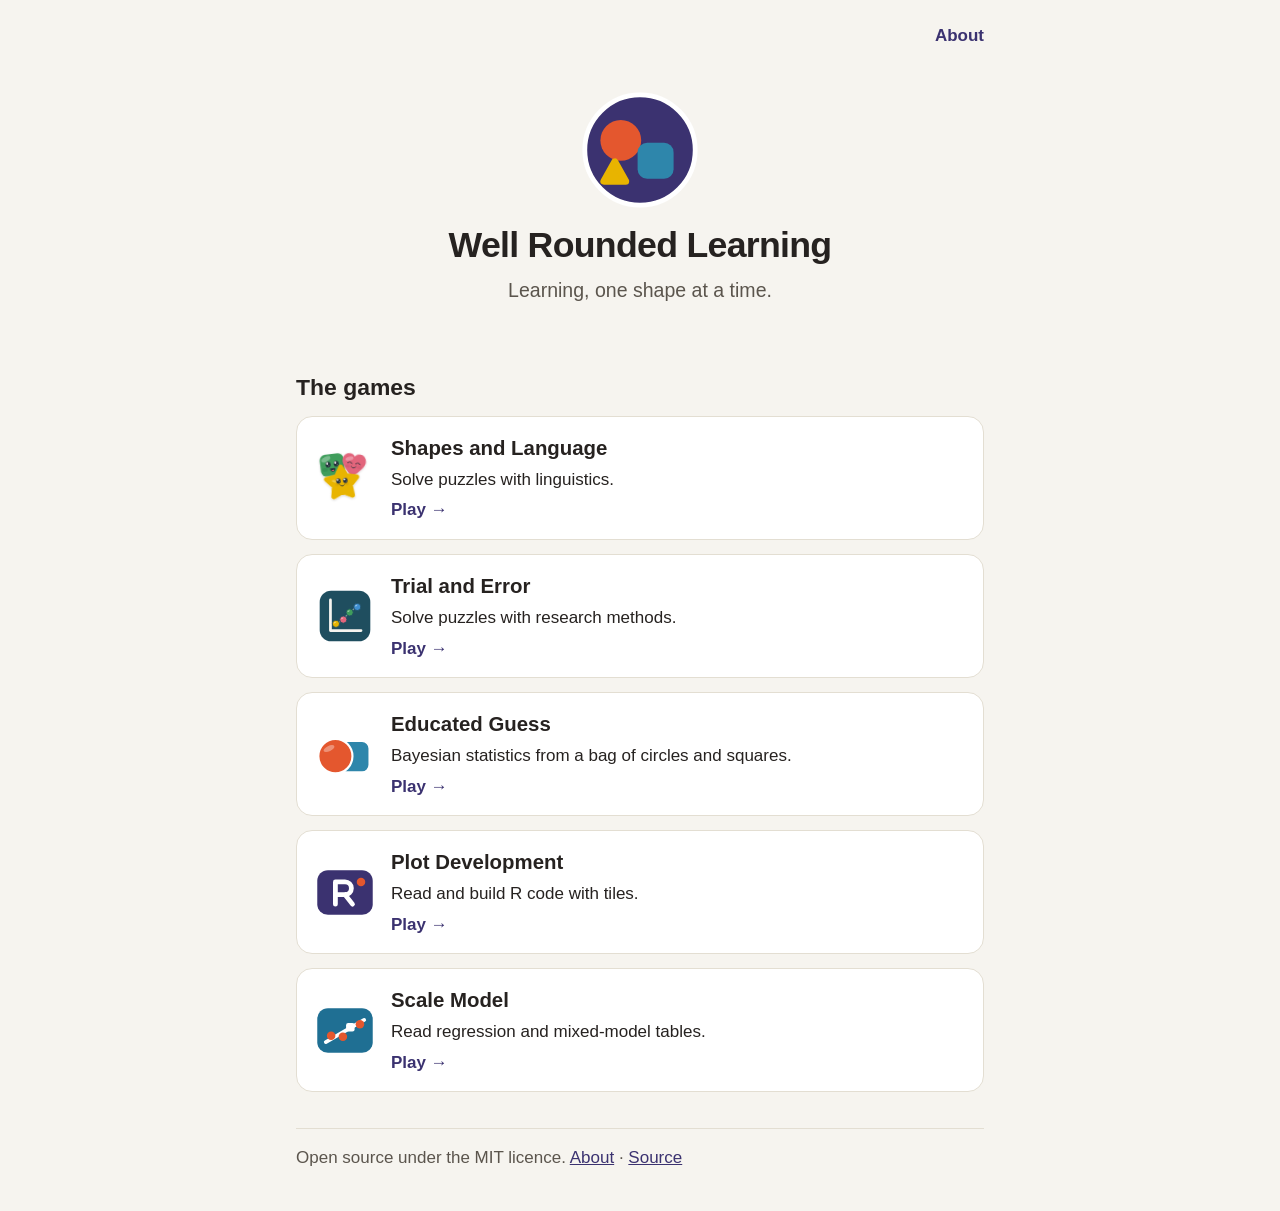
==== commit a3e3d266: "Rename games: Educated Guess, Plot Development, Scale Model Co-Authored-By: Claude Sonnet 5.5 <norep" ====
--- a/index.html
+++ b/index.html
@@ -15,9 +15,9 @@
 <div class="games">
   <a class="game" href="https://jjgerard.github.io/shapes/"><img src="shared/logos/shapes-and-language.svg" alt="" width="64" height="54"><div><h3>Shapes and Language</h3><p>Solve puzzles with linguistics.</p><span class="go">Play →</span></div></a>
   <a class="game" href="https://jjgerard.github.io/trial-and-error/"><img src="shared/logos/trial-and-error.svg" alt="" width="64" height="54"><div><h3>Trial and Error</h3><p>Solve puzzles with research methods.</p><span class="go">Play →</span></div></a>
-  <a class="game" href="bayes/"><img src="shared/logos/bag-of-shapes.svg" alt="" width="64" height="54"><div><h3>Bag of Shapes</h3><p>Bayesian statistics from a bag of circles and squares.</p><span class="go">Play →</span></div></a>
-  <a class="game" href="r/"><img src="shared/logos/r-from-zero.svg" alt="" width="64" height="54"><div><h3>R from zero</h3><p>Read and build R code with tiles.</p><span class="go">Play →</span></div></a>
-  <a class="game" href="models/"><img src="shared/logos/models-and-scales.svg" alt="" width="64" height="54"><div><h3>Models and scales</h3><p>Read regression and mixed-model tables.</p><span class="go">Play →</span></div></a>
+  <a class="game" href="bayes/"><img src="shared/logos/bag-of-shapes.svg" alt="" width="64" height="54"><div><h3>Educated Guess</h3><p>Bayesian statistics from a bag of circles and squares.</p><span class="go">Play →</span></div></a>
+  <a class="game" href="r/"><img src="shared/logos/r-from-zero.svg" alt="" width="64" height="54"><div><h3>Plot Development</h3><p>Read and build R code with tiles.</p><span class="go">Play →</span></div></a>
+  <a class="game" href="models/"><img src="shared/logos/models-and-scales.svg" alt="" width="64" height="54"><div><h3>Scale Model</h3><p>Read regression and mixed-model tables.</p><span class="go">Play →</span></div></a>
 </div>
 
 <footer>Open source under the MIT licence. <a href="about.html">About</a> · <a href="https://github.com/jjgerard/games">Source</a></footer>
